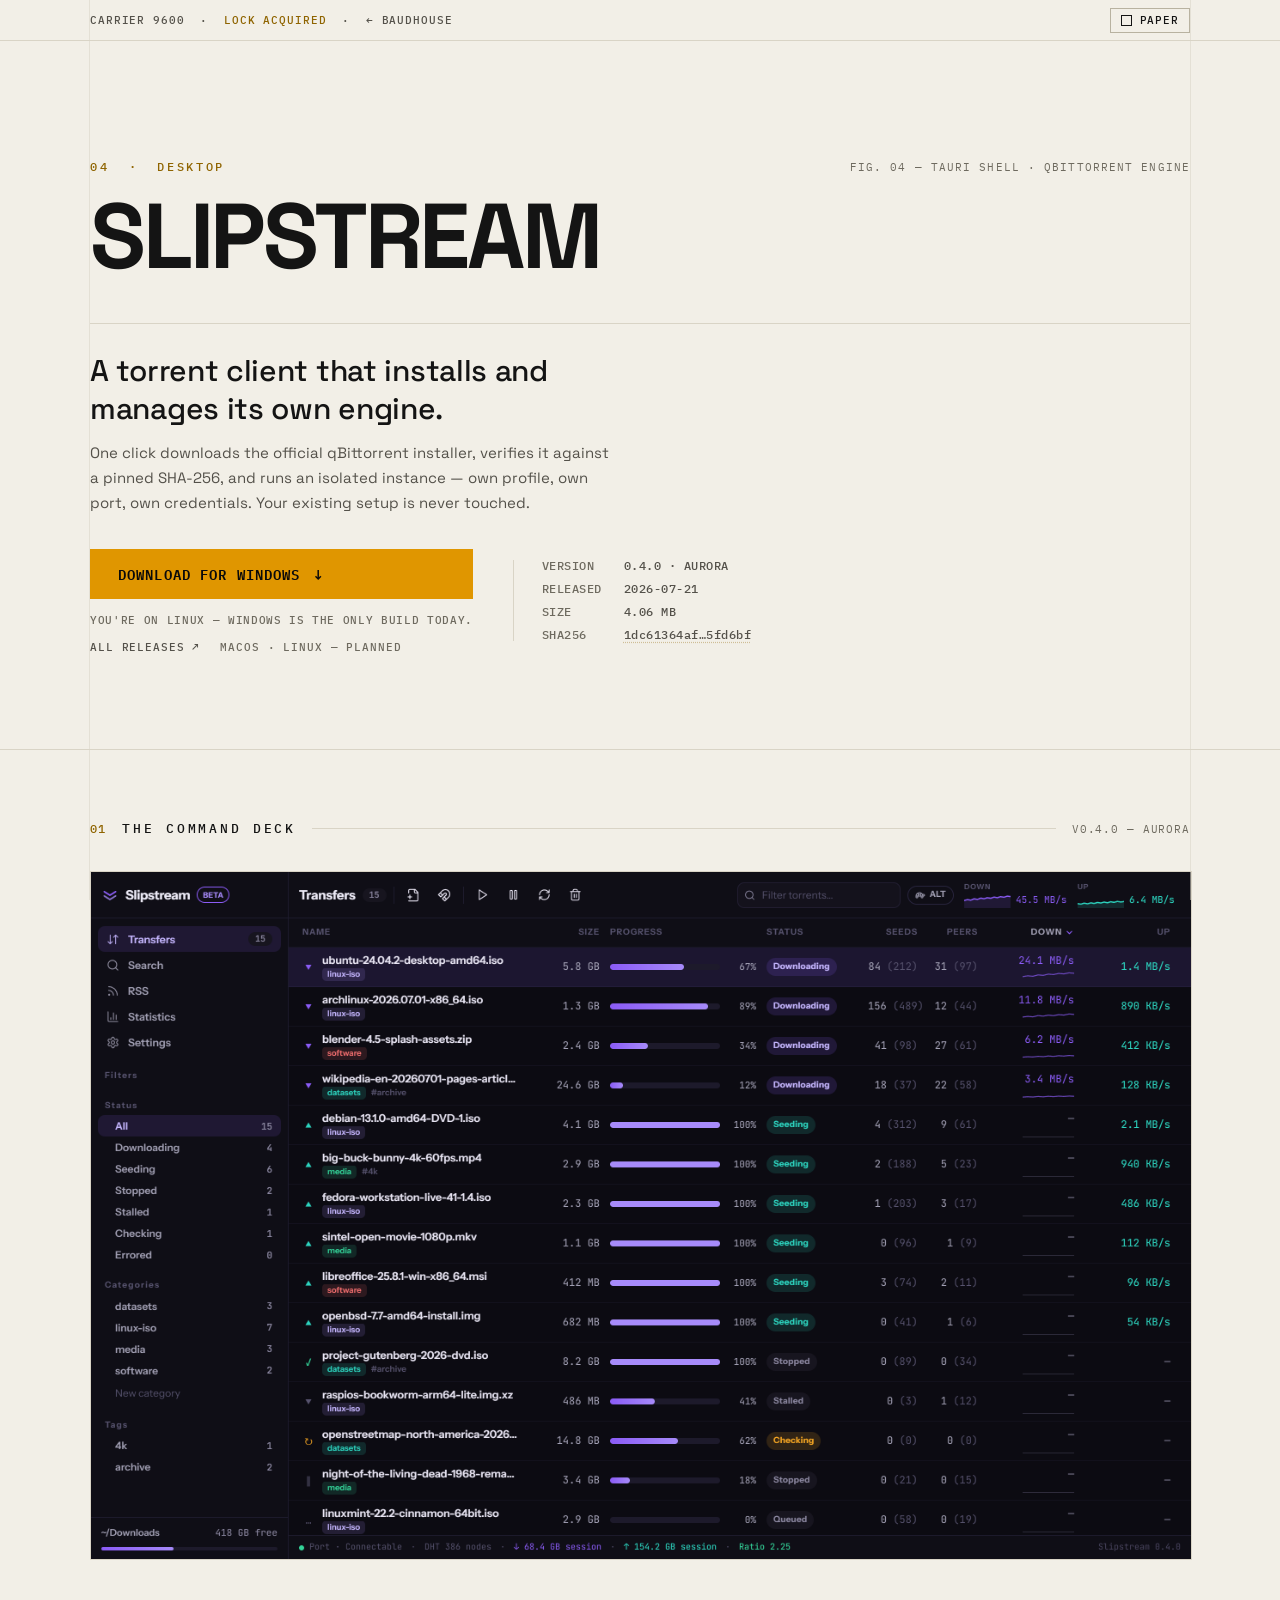
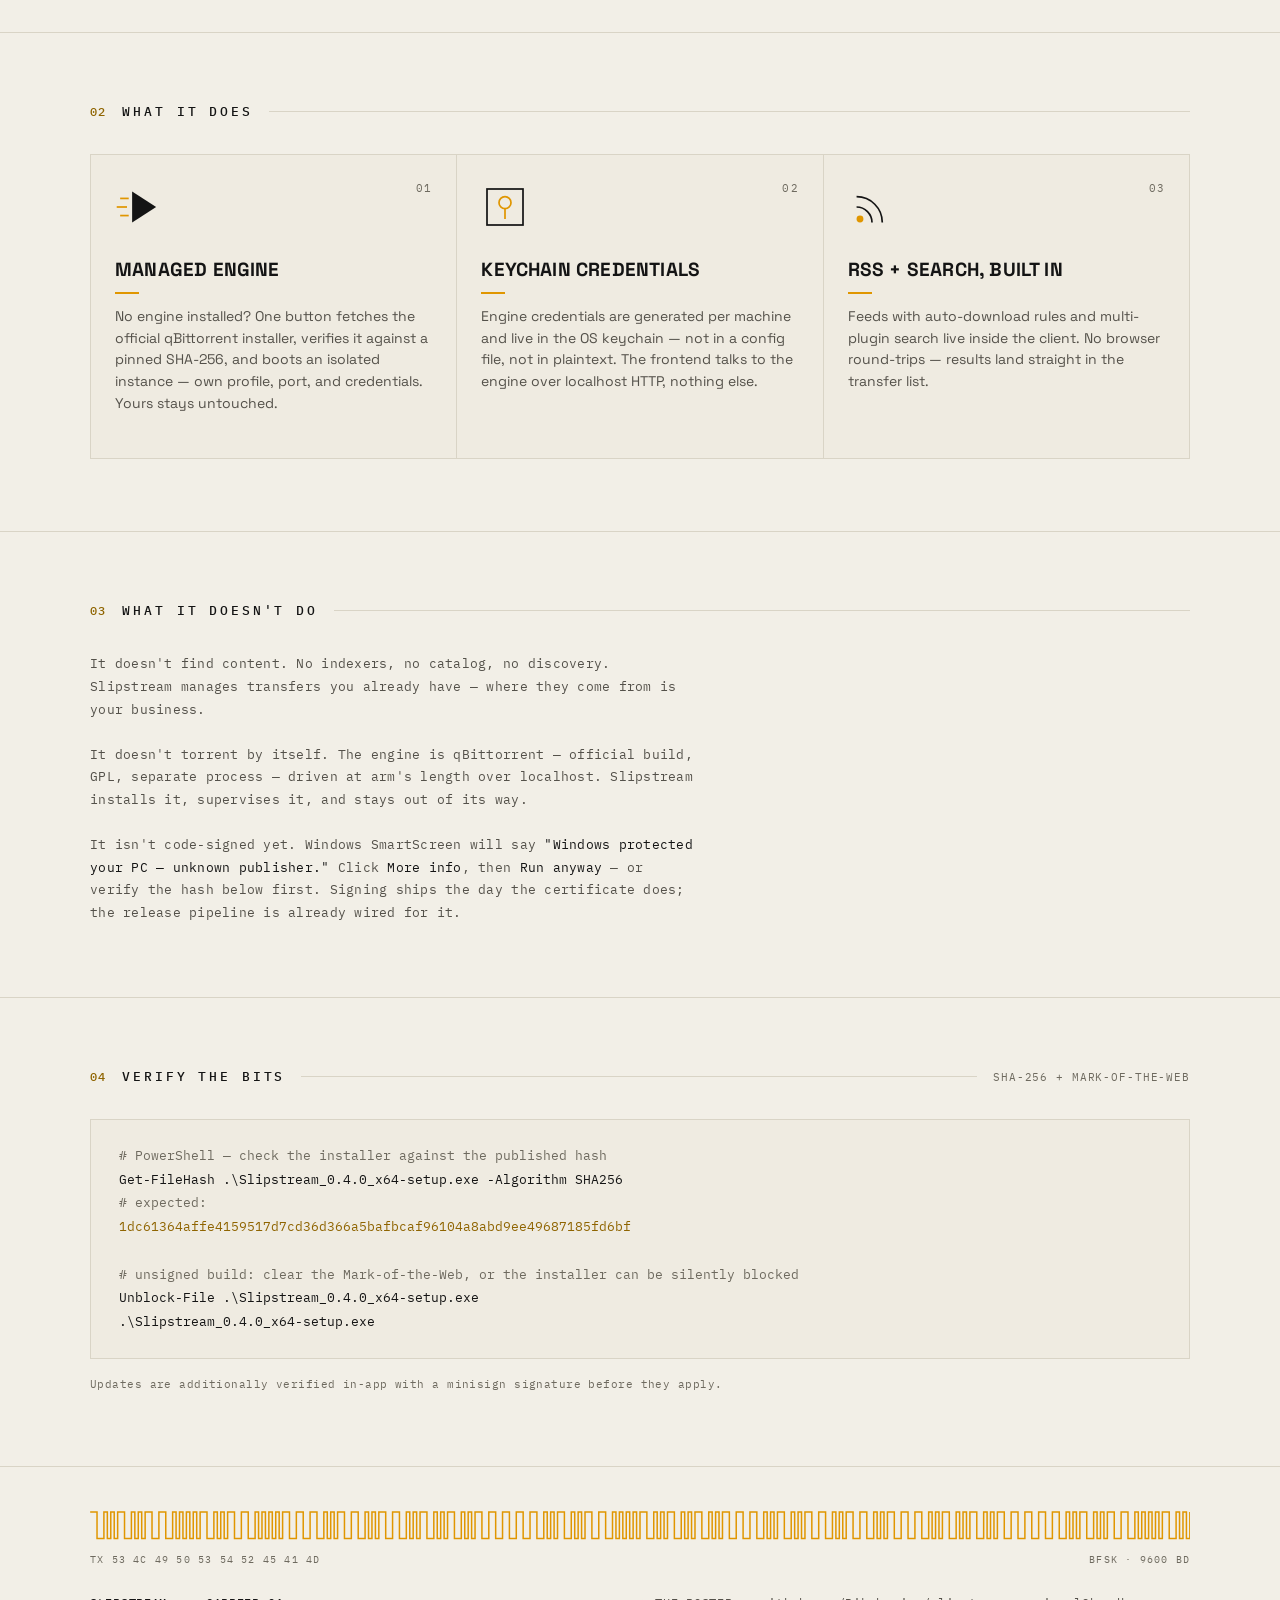
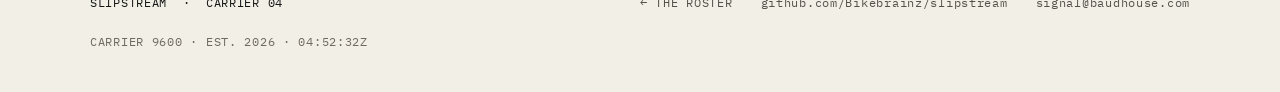
==== slipstream/index.html @ c9704c1c "Add project pages: Slipstream, Vantage, WiFi Sense - Ported all three from design-canvas exports to " ====
<!DOCTYPE html>
<html lang="en">
<head>
<meta charset="utf-8">
<meta name="viewport" content="width=device-width, initial-scale=1">
<title>SLIPSTREAM — a torrent client that installs its own engine</title>
<meta name="description" content="A torrent client that installs and manages its own qBittorrent engine — verified against a pinned SHA-256, isolated profile, credentials in the OS keychain.">
<link rel="canonical" href="https://baudhouse.com/slipstream/">
<meta property="og:title" content="SLIPSTREAM — a torrent client that installs its own engine">
<meta property="og:description" content="Managed engine, keychain credentials, RSS and search built in. Tauri + Rust.">
<meta property="og:type" content="website">
<meta property="og:url" content="https://baudhouse.com/slipstream/">
<meta property="og:image" content="https://baudhouse.com/slipstream/assets/aurora-full.png">
<meta name="twitter:card" content="summary_large_image">
<meta name="theme-color" content="#0A0A0A" media="(prefers-color-scheme: dark)">
<meta name="theme-color" content="#F2EFE7" media="(prefers-color-scheme: light)">
<link rel="icon" href="data:image/svg+xml,%3Csvg xmlns='http://www.w3.org/2000/svg' viewBox='0 0 64 64'%3E%3Crect width='64' height='64' fill='%230A0A0A'/%3E%3Cpath d='M24 14 L52 32 L24 50 Z' fill='%23FFB000'/%3E%3C/svg%3E">
<script>try{var t=localStorage.getItem('bh-theme');if(!t)t=window.matchMedia('(prefers-color-scheme: dark)').matches?'dark':'light';document.documentElement.dataset.theme=t;}catch(e){document.documentElement.dataset.theme='dark';}</script>
<link rel="preconnect" href="https://fonts.googleapis.com">
<link rel="preconnect" href="https://fonts.gstatic.com" crossorigin>
<link href="https://fonts.googleapis.com/css2?family=Space+Grotesk:wght@400;500;700&family=IBM+Plex+Mono:wght@400;500;600&display=swap" rel="stylesheet">
<link rel="stylesheet" href="../styles.css">
</head>
<body>

<div class="page">
<div class="warmth" aria-hidden="true"></div>
<div class="margins" aria-hidden="true"></div>

<header class="topbar">
  <div class="shell topbar-in">
    <p class="carrier-line">CARRIER 9600&nbsp;&nbsp;·&nbsp;&nbsp;<span id="lock-text">LOCK ACQUIRED</span><span class="est">&nbsp;&nbsp;·&nbsp;&nbsp;<a class="backlink" href="/">← BAUDHOUSE</a></span></p>
    <button id="theme-toggle" type="button" aria-label="Toggle color scheme"><span id="mode-swatch" aria-hidden="true"></span><span id="mode-label">DARK</span></button>
  </div>
</header>

<!-- HERO -->
<section class="hero" aria-label="Slipstream">
  <div class="shell hero-in">
    <div class="hero-top">
      <p class="kicker">04&nbsp;&nbsp;·&nbsp;&nbsp;DESKTOP</p>
      <p class="fig on est" aria-hidden="true">FIG. 04 — TAURI SHELL · QBITTORRENT ENGINE</p>
    </div>
    <h1 style="font-size:clamp(40px,7.2vw,92px);margin-bottom:clamp(24px,4vw,44px)">SLIPSTREAM</h1>
    <div class="hero-foot">
      <div class="thesis">
        <p class="thesis-line">A torrent client that installs and manages its own engine.</p>
        <p class="thesis-body">One click downloads the official qBittorrent installer, verifies it against a pinned SHA-256, and runs an isolated instance — own profile, own port, own credentials. Your existing setup is never touched.</p>
      </div>
      <div class="hero-actions">
        <div class="dl-col">
          <a class="btn-dl" href="https://github.com/Bikebrainz/slipstream/releases/latest/download/Slipstream_0.4.0_x64-setup.exe">DOWNLOAD FOR WINDOWS<span aria-hidden="true">↓</span></a>
          <p class="os-note" id="os-note"></p>
          <div class="dl-row">
            <a href="https://github.com/Bikebrainz/slipstream/releases">ALL RELEASES ↗</a>
            <span>MACOS · LINUX — PLANNED</span>
          </div>
        </div>
        <dl class="meta">
          <dt>VERSION</dt><dd>0.4.0 · AURORA</dd>
          <dt>RELEASED</dt><dd>2026-07-21</dd>
          <dt>SIZE</dt><dd>4.06 MB</dd>
          <dt>SHA256</dt><dd><button type="button" class="sha-btn" id="sha-copy" title="Click to copy the full hash" data-sha="1dc61364affe4159517d7cd36d366a5bafbcaf96104a8abd9ee49687185fd6bf"></button></dd>
        </dl>
      </div>
    </div>
  </div>
</section>

<!-- 01 · PROOF -->
<section class="band" aria-labelledby="proof-h">
  <div class="shell">
    <div class="band-head">
      <span class="band-no" aria-hidden="true">01</span>
      <h2 id="proof-h">THE COMMAND DECK</h2>
      <span class="band-rule" aria-hidden="true"></span>
      <span class="band-count">V0.4.0 — AURORA</span>
    </div>
    <img class="proof" src="assets/aurora-full.png" alt="Slipstream Aurora UI — the Transfers view at full window: sidebar filters, live throughput sparklines, fifteen torrents in a dense table, status bar">
  </div>
</section>

<!-- 02 · DOES -->
<section class="band" aria-labelledby="does-h">
  <div class="shell">
    <div class="band-head">
      <span class="band-no" aria-hidden="true">02</span>
      <h2 id="does-h">WHAT IT DOES</h2>
      <span class="band-rule" aria-hidden="true"></span>
    </div>
    <div class="grid">
      <article class="card card-slip">
        <div class="card-top">
          <svg viewBox="0 0 56 56" width="48" height="48" aria-hidden="true">
            <path d="M20 10 L48 28 L20 46 Z" fill="var(--ink)"></path>
            <g class="g-anim"><line x1="6" y1="18" x2="16" y2="18" stroke="var(--amber)" stroke-width="2"></line><line x1="2" y1="28" x2="14" y2="28" stroke="var(--amber)" stroke-width="2"></line><line x1="6" y1="38" x2="16" y2="38" stroke="var(--amber)" stroke-width="2"></line></g>
          </svg>
          <span class="card-no" aria-hidden="true">01</span>
        </div>
        <h3>MANAGED ENGINE</h3>
        <span class="ext" aria-hidden="true"></span>
        <p>No engine installed? One button fetches the official qBittorrent installer, verifies it against a pinned SHA-256, and boots an isolated instance — own profile, port, and credentials. Yours stays untouched.</p>
      </article>
      <article class="card card-null">
        <div class="card-top">
          <svg viewBox="0 0 56 56" width="48" height="48" aria-hidden="true">
            <rect x="7" y="7" width="42" height="42" fill="none" stroke="var(--ink)" stroke-width="2"></rect>
            <circle cx="28" cy="23" r="7" fill="none" stroke="var(--amber)" stroke-width="2"></circle>
            <line class="g-anim g-origin" x1="28" y1="30" x2="28" y2="42" stroke="var(--amber)" stroke-width="2"></line>
          </svg>
          <span class="card-no" aria-hidden="true">02</span>
        </div>
        <h3>KEYCHAIN CREDENTIALS</h3>
        <span class="ext" aria-hidden="true"></span>
        <p>Engine credentials are generated per machine and live in the OS keychain — not in a config file, not in plaintext. The frontend talks to the engine over localhost HTTP, nothing else.</p>
      </article>
      <article class="card card-em">
        <div class="card-top">
          <svg viewBox="0 0 56 56" width="48" height="48" aria-hidden="true">
            <circle cx="14" cy="42" r="4" fill="var(--amber)"></circle>
            <path class="g-anim" d="M10 28 A18 18 0 0 1 28 46" fill="none" stroke="var(--ink)" stroke-width="2"></path>
            <path class="g-anim" d="M10 16 A30 30 0 0 1 40 46" fill="none" stroke="var(--ink)" stroke-width="2"></path>
          </svg>
          <span class="card-no" aria-hidden="true">03</span>
        </div>
        <h3>RSS + SEARCH, BUILT IN</h3>
        <span class="ext" aria-hidden="true"></span>
        <p>Feeds with auto-download rules and multi-plugin search live inside the client. No browser round-trips — results land straight in the transfer list.</p>
      </article>
    </div>
  </div>
</section>

<!-- 03 · DOESN'T -->
<section class="band" aria-labelledby="doesnt-h">
  <div class="shell">
    <div class="band-head">
      <span class="band-no" aria-hidden="true">03</span>
      <h2 id="doesnt-h">WHAT IT DOESN'T DO</h2>
      <span class="band-rule" aria-hidden="true"></span>
    </div>
    <div class="doesnt">
      <p>It doesn't find content. No indexers, no catalog, no discovery. Slipstream manages transfers you already have — where they come from is your business.</p>
      <p>It doesn't torrent by itself. The engine is qBittorrent — official build, GPL, separate process — driven at arm's length over localhost. Slipstream installs it, supervises it, and stays out of its way.</p>
      <p>It isn't code-signed yet. Windows SmartScreen will say <strong>"Windows protected your PC — unknown publisher."</strong> Click <strong>More info</strong>, then <strong>Run anyway</strong> — or verify the hash below first. Signing ships the day the certificate does; the release pipeline is already wired for it.</p>
    </div>
  </div>
</section>

<!-- 04 · VERIFY -->
<section class="band" aria-labelledby="verify-h">
  <div class="shell">
    <div class="band-head">
      <span class="band-no" aria-hidden="true">04</span>
      <h2 id="verify-h">VERIFY THE BITS</h2>
      <span class="band-rule" aria-hidden="true"></span>
      <span class="band-count">SHA-256 + MARK-OF-THE-WEB</span>
    </div>
<pre class="verify"><span class="c"># PowerShell — check the installer against the published hash</span>
Get-FileHash .\Slipstream_0.4.0_x64-setup.exe -Algorithm SHA256
<span class="c"># expected:</span>
<span class="h">1dc61364affe4159517d7cd36d366a5bafbcaf96104a8abd9ee49687185fd6bf</span>

<span class="c"># unsigned build: clear the Mark-of-the-Web, or the installer can be silently blocked</span>
Unblock-File .\Slipstream_0.4.0_x64-setup.exe
.\Slipstream_0.4.0_x64-setup.exe</pre>
    <p class="note">Updates are additionally verified in-app with a minisign signature before they apply.</p>
  </div>
</section>

<!-- FOOTER -->
<footer>
  <div class="shell wave-wrap">
    <svg id="wave" viewBox="0 0 1080 36" preserveAspectRatio="xMidYMid meet" aria-hidden="true">
      <path d="M0 18 H1080" fill="none" stroke="var(--amber)" stroke-width="1.5" vector-effect="non-scaling-stroke"></path>
    </svg>
    <div class="wave-caption">
      <span>TX 53 4C 49 50 53 54 52 45 41 4D</span>
      <span>BFSK&nbsp;·&nbsp;9600 BD</span>
    </div>
  </div>
  <div class="shell foot-in">
    <span class="foot-brand">SLIPSTREAM&nbsp;&nbsp;·&nbsp;&nbsp;CARRIER 04</span>
    <span class="foot-links">
      <a href="/">← THE ROSTER</a>
      <a href="https://github.com/Bikebrainz/slipstream">github.com/Bikebrainz/slipstream</a>
      <a href="mailto:signal@baudhouse.com">signal@baudhouse.com</a>
    </span>
    <span class="foot-meta">CARRIER 9600&nbsp;·&nbsp;EST. 2026&nbsp;·&nbsp;<span id="utc"></span></span>
  </div>
</footer>

</div>
<script>window.BH_WORD='SLIPSTREAM';</script>
<script src="../child.js"></script>
</body>
</html>
---- styles.css ----
/* BAUDHOUSE — Bauhaus at 9600 baud */

:root{
  --bg:#0A0A0A; --ink:#E8E8E8; --dim:#9E9E9E; --faint:#8C8C8C;
  --rule:#262626; --rule-strong:#3D3D3D; --card:#0F0F0F;
  --amber:#FFB000; --amber-ink:#FFB000; --amber-dim:rgba(255,176,0,.32);
  --disp:'Space Grotesk',sans-serif; --mono:'IBM Plex Mono',monospace;
}
:root[data-theme="light"]{
  --bg:#F2EFE7; --ink:#141414; --dim:#54514A; --faint:#6E6A5F;
  --rule:#D9D4C6; --rule-strong:#B8B2A0; --card:#EFEBE1;
  --amber:#E09600; --amber-ink:#8F6400; --amber-dim:rgba(143,100,0,.35);
}

html{background:var(--bg);scrollbar-color:var(--rule-strong) transparent;scrollbar-width:thin}
body{margin:0;background:var(--bg);color:var(--ink);font-family:var(--disp);-webkit-font-smoothing:antialiased;text-rendering:optimizeLegibility;transition:background 150ms ease,color 150ms ease}
a{color:var(--ink);text-decoration-color:var(--amber-dim);text-underline-offset:3px}
a:hover{color:var(--amber-ink);text-decoration-color:var(--amber-ink)}
:focus-visible{outline:2px solid var(--amber);outline-offset:3px}
::selection{background:var(--amber);color:#0A0A0A}
::-webkit-scrollbar{width:10px;background:var(--bg)}
::-webkit-scrollbar-thumb{background:var(--rule-strong);border:2px solid var(--bg)}
::-webkit-scrollbar-thumb:hover{background:var(--amber)}

.page{min-height:100vh}
.shell{max-width:1100px;margin:0 auto;padding-left:24px;padding-right:24px}

.warmth{position:fixed;inset:0;pointer-events:none;z-index:50;background:none}
:root:not([data-theme="light"]) .warmth{background:radial-gradient(ellipse 70% 45% at 50% 0%, rgba(255,176,0,.055), transparent 65%)}
.margins{position:fixed;inset:0;pointer-events:none;max-width:1100px;margin:0 auto;border-left:1px solid var(--rule);border-right:1px solid var(--rule);opacity:.55}

/* skip link */
.skip{position:fixed;top:-56px;left:16px;z-index:100;font:500 12px/1 var(--mono);letter-spacing:.1em;background:var(--bg);color:var(--ink);border:1px solid var(--amber);padding:10px 14px;text-decoration:none;transition:top 150ms ease}
.skip:focus-visible{top:12px}

/* top bar */
.topbar{border-bottom:1px solid var(--rule)}
.topbar-in{height:40px;display:flex;align-items:center;justify-content:space-between;gap:16px}
.carrier-line{margin:0;font:500 11px/1 var(--mono);letter-spacing:.08em;color:var(--dim);white-space:nowrap;overflow:hidden}
#lock-text{color:var(--amber-ink)}
#lock-text.lock-pending{color:var(--faint)}
#theme-toggle{font:500 11px/1 var(--mono);letter-spacing:.08em;background:none;border:1px solid var(--rule-strong);color:var(--ink);padding:6px 10px;cursor:pointer;display:flex;align-items:center;gap:8px}
#theme-toggle:hover{border-color:var(--amber);color:var(--amber-ink)}
#mode-swatch{width:9px;height:9px;background:#0A0A0A;border:1px solid var(--ink);display:block}
:root[data-theme="light"] #mode-swatch{background:#F2EFE7}

/* hero */
.hero{border-bottom:1px solid var(--rule)}
.hero-in{padding-top:clamp(56px,10vw,120px);padding-bottom:clamp(48px,8vw,96px)}
.hero-top{display:flex;justify-content:space-between;align-items:baseline;gap:24px;margin:0 0 20px}
.kicker{margin:0;font:500 12px/1 var(--mono);letter-spacing:.22em;color:var(--amber-ink)}
.fig{margin:0;font:400 11px/1 var(--mono);letter-spacing:.1em;color:var(--faint);opacity:0;transition:opacity 400ms ease;white-space:nowrap}
.fig.on{opacity:1}
h1{margin:0 0 clamp(28px,5vw,56px);font:700 clamp(44px,13.5vw,176px)/0.94 var(--disp);letter-spacing:-0.035em;color:var(--ink)}
#wordmark{display:block;white-space:nowrap}
.omark{height:.72em;width:auto;display:inline-block;vertical-align:baseline;transform:translateY(.015em);margin:0 .01em}
.hero-foot{display:flex;flex-wrap:wrap;align-items:flex-end;justify-content:space-between;gap:32px 64px;border-top:1px solid var(--rule);padding-top:28px}
.thesis{max-width:520px}
.thesis-line{margin:0 0 14px;font:500 clamp(22px,3vw,30px)/1.25 var(--disp);letter-spacing:-0.01em}
.thesis-body{margin:0;font:400 15px/1.65 var(--disp);color:var(--dim);text-wrap:pretty}
.hero-nav{display:flex;gap:28px;font:500 13px/1 var(--mono);letter-spacing:.06em}
.hero-nav a{color:var(--ink);text-decoration:none;border-bottom:1px solid var(--amber);padding-bottom:6px}
.hero-nav a:hover{color:var(--amber-ink)}

/* section bands */
.band{border-bottom:1px solid var(--rule)}
.band .shell{padding-top:clamp(40px,6vw,72px);padding-bottom:clamp(40px,6vw,72px)}
.band-head{display:flex;align-items:baseline;gap:16px;margin-bottom:36px}
.band-no{font:500 12px/1 var(--mono);color:var(--amber-ink);letter-spacing:.1em}
.band-head h2{margin:0;font:500 13px/1 var(--mono);letter-spacing:.22em;color:var(--ink)}
.band-rule{flex:1;height:1px;background:var(--rule);align-self:center}
.band-count{font:400 11px/1 var(--mono);color:var(--faint);letter-spacing:.08em}

/* roster grid */
.grid{display:grid;grid-template-columns:repeat(auto-fit,minmax(min(300px,100%),1fr));gap:1px;background:var(--rule);border:1px solid var(--rule)}
.card{position:relative;background:var(--card);padding:28px 24px 24px;display:flex;flex-direction:column;min-height:236px}
.card-link{color:inherit;text-decoration:none}
.card-link::after{content:"";position:absolute;inset:0}
.card-link .lnk{color:var(--faint);font-weight:500;transition:color 150ms ease}
.card:hover .lnk,.card:focus-within .lnk{color:var(--amber-ink)}
.card:focus-within{outline:2px solid var(--amber);outline-offset:-1px}
.card:focus-within .ext{width:100%}
.card-top{display:flex;justify-content:space-between;align-items:flex-start;margin-bottom:28px}
.card-top svg{display:block}
.card-no{font:400 11px/1 var(--mono);color:var(--faint);letter-spacing:.1em}
.card h3{margin:0 0 2px;font:700 19px/1.2 var(--disp);letter-spacing:.01em}
.ext{display:block;height:2px;background:var(--amber);margin:8px 0 12px;transition:width 150ms ease;width:24px}
.card:hover .ext{width:100%}
.card p{margin:0 0 20px;font:400 14px/1.55 var(--disp);color:var(--dim);text-wrap:pretty}
.card-foot{margin-top:auto;display:flex;justify-content:space-between;align-items:center;font:500 11px/1 var(--mono);letter-spacing:.1em}
.tag{color:var(--amber-ink);border:1px solid var(--amber-dim);padding:4px 8px}
.status{display:flex;align-items:center;gap:8px;color:var(--faint)}
.bars{display:flex;align-items:flex-end;gap:2px;height:10px}
.bars span{width:3px;background:var(--amber)}
.bars .b1{height:4px}
.bars .b2{height:7px}
.bars .b3{height:10px}
.bars .off{background:var(--rule-strong)}

/* glyph hover animations */
.g-anim{transition:transform 150ms ease}
.g-origin{transform-origin:28px 28px}
.card-six:hover .g-anim,.card-six:focus-within .g-anim{transform:rotate(45deg)}
.card-diff:hover .g-anim,.card-diff:focus-within .g-anim{transform:translate(-8px,-8px)}
.card-null:hover .g-anim,.card-null:focus-within .g-anim{transform:rotate(90deg)}
.card-slip:hover .g-anim,.card-slip:focus-within .g-anim{transform:translateX(-5px)}
.card-wraith:hover .g-anim,.card-wraith:focus-within .g-anim{transform:translate(-12px,-12px)}
.card-em:hover .g-anim,.card-em:focus-within .g-anim{transform:translateX(8px)}
.card-van:hover .g-anim,.card-van:focus-within .g-anim{transform:rotate(45deg)}
.card-wifi:hover .g-anim,.card-wifi:focus-within .g-anim{transform:translate(-6px,6px)}
.card-sun:hover .g-anim,.card-sun:focus-within .g-anim{transform:rotate(60deg)}

/* about */
.about{display:flex;flex-wrap:wrap;gap:40px 64px;align-items:flex-start}
.about-glyphs{display:flex;gap:28px;flex:none}
.about-glyph{display:flex;flex-direction:column;gap:12px;align-items:center}
.about-glyph svg{display:block}
.about-glyph span{font:400 10px/1 var(--mono);letter-spacing:.14em;color:var(--faint)}
.about-body{margin:0;max-width:560px;font:400 clamp(17px,2vw,20px)/1.6 var(--disp);text-wrap:pretty}
.oss{margin-top:clamp(40px,6vw,64px);border-top:1px solid var(--rule);padding-top:32px;display:flex;flex-wrap:wrap;gap:24px 64px;align-items:flex-end;justify-content:space-between}
.oss-statement{margin:0;font:700 clamp(26px,4.6vw,52px)/1.02 var(--disp);letter-spacing:-0.03em;text-wrap:balance}
.oss-dot{color:var(--amber)}
.oss-counter{margin:0;max-width:340px;font:400 13px/1.7 var(--mono);letter-spacing:.02em;color:var(--dim);text-wrap:pretty}
.oss-fact{color:var(--faint)}

/* footer */
.wave-wrap{padding-top:40px}
#wave{display:block;width:100%;height:auto}
.wave-caption{display:flex;justify-content:space-between;gap:16px;margin-top:12px;font:400 10px/1 var(--mono);letter-spacing:.12em;color:var(--faint)}
.foot-in{padding-top:28px;padding-bottom:40px;display:flex;flex-wrap:wrap;gap:20px 48px;align-items:baseline;justify-content:space-between;font:400 12px/1.6 var(--mono);letter-spacing:.06em;color:var(--dim)}
.foot-brand{color:var(--ink)}
.foot-links{display:flex;gap:28px;flex-wrap:wrap}
.foot-links a{color:var(--dim);text-decoration:none}
.foot-links a:hover{color:var(--amber-ink)}
.foot-meta{color:var(--faint)}

/* ---------- project (child) pages ---------- */
.backlink{color:var(--dim);text-decoration:none}
.backlink:hover{color:var(--amber-ink)}
.btn-dl{display:inline-flex;align-items:center;gap:14px;background:var(--amber);color:#0A0A0A;font:600 14px/1 var(--mono);letter-spacing:.08em;padding:18px 28px;text-decoration:none}
.btn-dl:hover{filter:brightness(1.08);color:#0A0A0A}
.dl-col{display:flex;flex-direction:column;gap:16px}
.dl-row{display:flex;gap:20px;flex-wrap:wrap;font:500 11px/1 var(--mono);letter-spacing:.08em}
.dl-row a{color:var(--dim);text-decoration:none}
.dl-row a:hover{color:var(--amber-ink)}
.dl-row span{color:var(--faint)}
.os-note{margin:0;font:500 11px/1 var(--mono);letter-spacing:.06em;color:var(--faint)}
.meta{border-left:1px solid var(--rule);padding-left:28px;display:grid;grid-template-columns:auto auto;gap:11px 22px;font:500 12px/1 var(--mono);letter-spacing:.04em;align-content:end}
.meta dt{color:var(--faint);margin:0}
.meta dd{color:var(--dim);margin:0}
.sha-btn{padding:0;background:none;border:none;font:500 12px/1 var(--mono);letter-spacing:.04em;color:var(--dim);cursor:pointer;text-decoration:underline dotted var(--amber-dim);text-underline-offset:3px;text-align:left}
.sha-btn:hover{color:var(--amber-ink)}
.hero-actions{display:flex;align-items:flex-end;gap:40px;flex-wrap:wrap}
.proof{display:block;width:100%;height:auto;border:1px solid var(--rule)}
.doesnt{display:grid;gap:22px;max-width:76ch;font:400 13px/1.75 var(--mono);letter-spacing:.02em;color:var(--dim)}
.doesnt p{margin:0;text-wrap:pretty}
.doesnt strong{color:var(--ink);font-weight:400}
.verify{margin:0;background:var(--card);border:1px solid var(--rule);padding:24px 28px;overflow-x:auto;font:400 12.5px/1.9 var(--mono);color:var(--ink)}
.verify .c{color:var(--faint)}
.verify .h{color:var(--amber-ink);word-break:break-all;white-space:pre-wrap}
.note{margin:16px 0 0;font:400 11px/1.7 var(--mono);letter-spacing:.04em;color:var(--faint)}
.feed-list{font:400 12px/2 var(--mono);letter-spacing:.06em;color:var(--dim)}
.pending{border:1px solid var(--rule);background:var(--card);padding:clamp(32px,6vw,64px) 24px;text-align:center;font:400 12px/1.9 var(--mono);letter-spacing:.08em;color:var(--faint)}
.pending strong{display:block;color:var(--dim);font-weight:500;margin-bottom:8px;letter-spacing:.14em}

@media (max-width:430px){ .est{display:none} }

@media (prefers-reduced-motion: reduce){
  *,*::before,*::after{transition-duration:0.01ms !important;animation-duration:0.01ms !important}
}
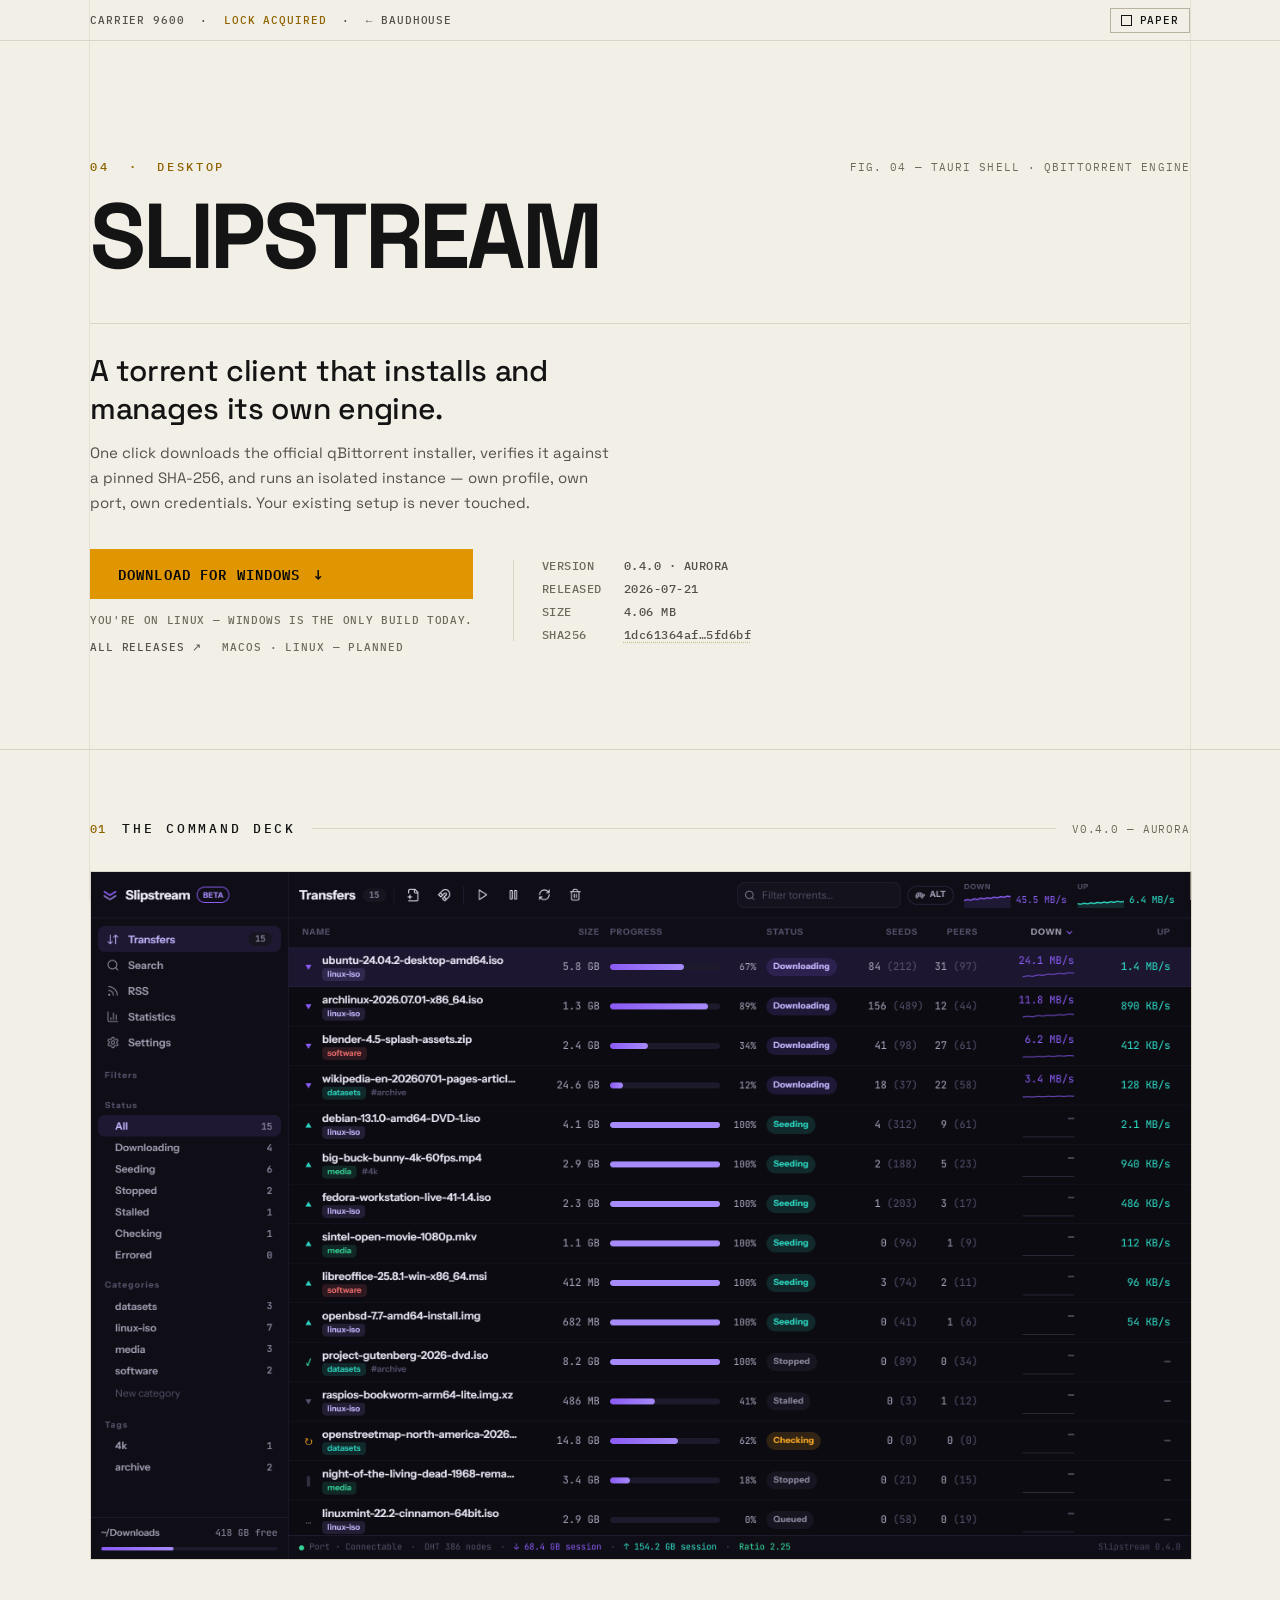
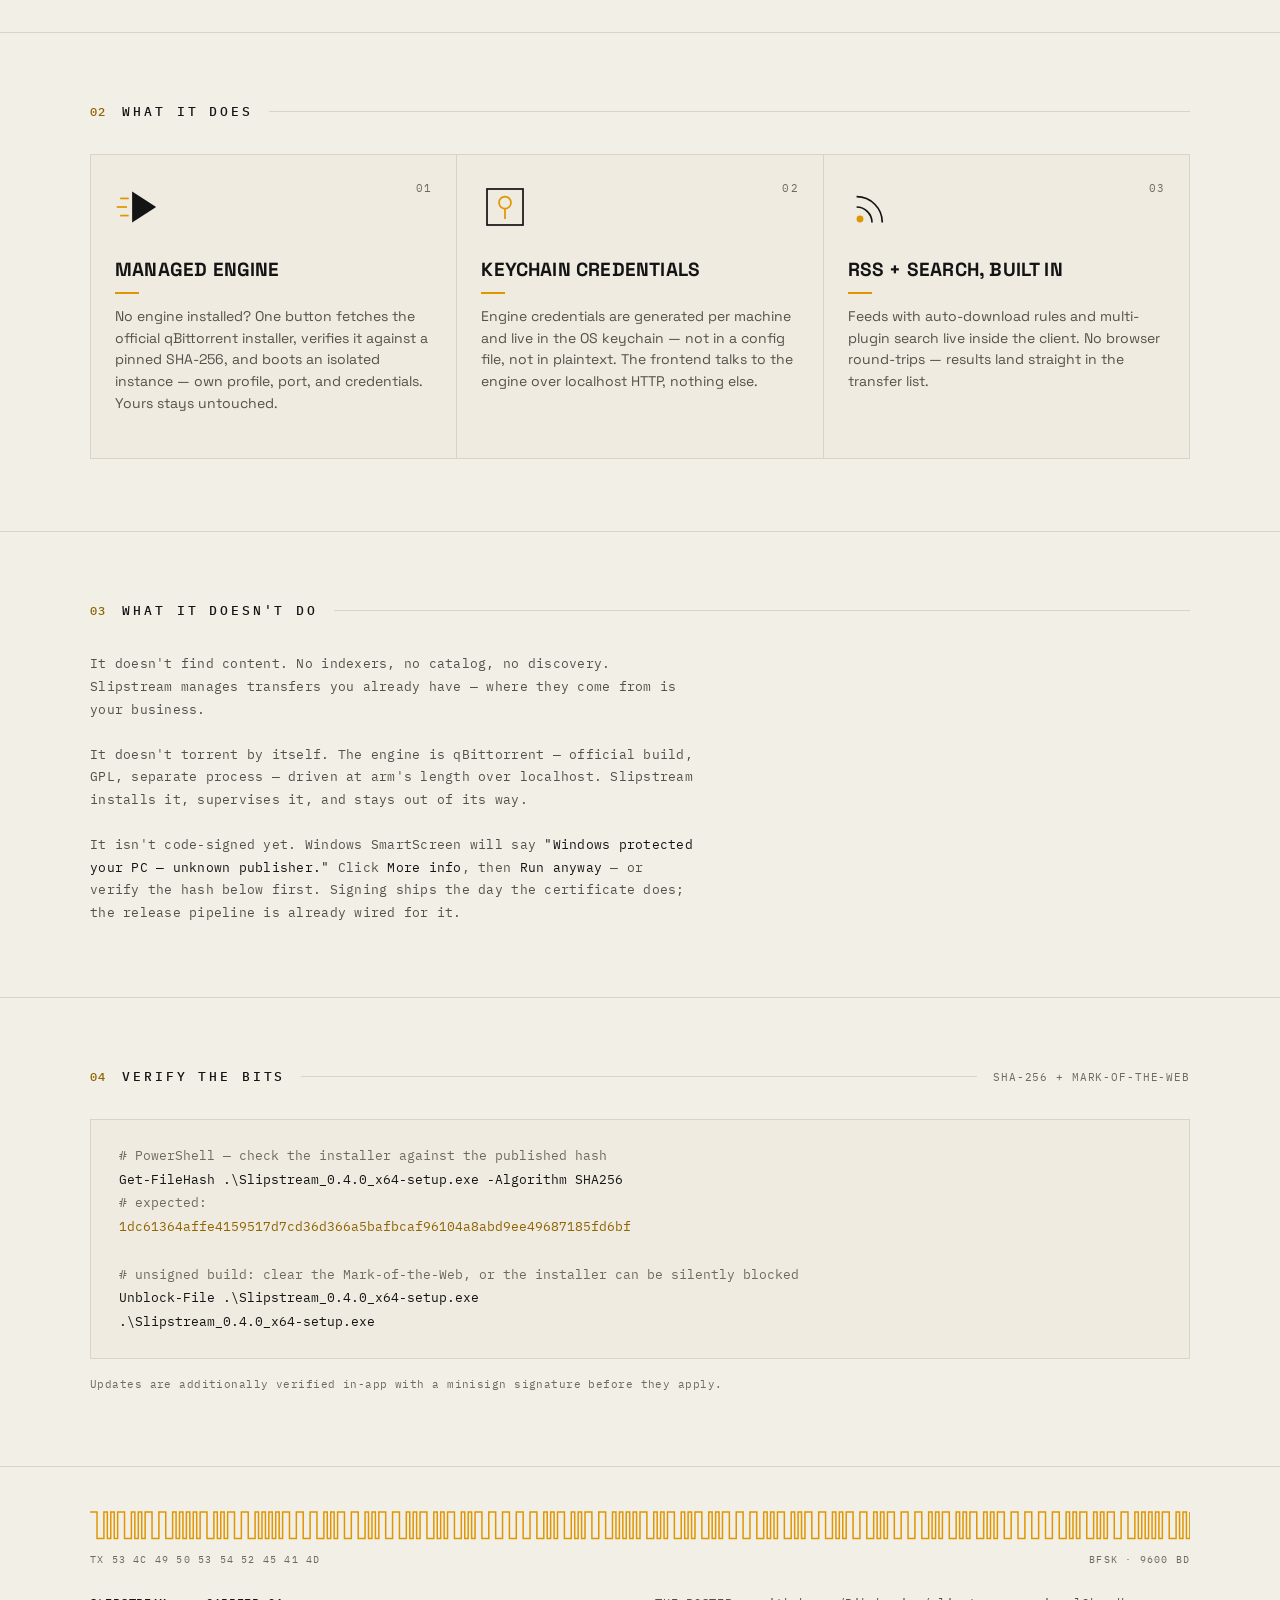
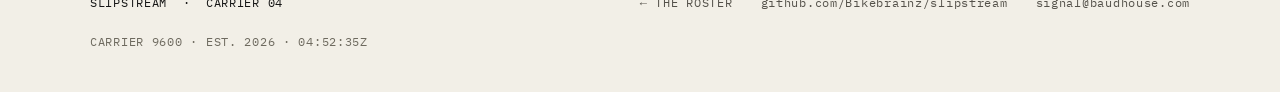
==== commit 6b257816: "Self-host Space Grotesk and IBM Plex Mono (OFL) Drops the last external dependency: no Google Fonts " ====
--- a/slipstream/index.html
+++ b/slipstream/index.html
@@ -16,9 +16,9 @@
 <meta name="theme-color" content="#F2EFE7" media="(prefers-color-scheme: light)">
 <link rel="icon" href="data:image/svg+xml,%3Csvg xmlns='http://www.w3.org/2000/svg' viewBox='0 0 64 64'%3E%3Crect width='64' height='64' fill='%230A0A0A'/%3E%3Cpath d='M24 14 L52 32 L24 50 Z' fill='%23FFB000'/%3E%3C/svg%3E">
 <script>try{var t=localStorage.getItem('bh-theme');if(!t)t=window.matchMedia('(prefers-color-scheme: dark)').matches?'dark':'light';document.documentElement.dataset.theme=t;}catch(e){document.documentElement.dataset.theme='dark';}</script>
-<link rel="preconnect" href="https://fonts.googleapis.com">
-<link rel="preconnect" href="https://fonts.gstatic.com" crossorigin>
-<link href="https://fonts.googleapis.com/css2?family=Space+Grotesk:wght@400;500;700&family=IBM+Plex+Mono:wght@400;500;600&display=swap" rel="stylesheet">
+
+<link rel="preload" href="../fonts/space-grotesk-700-latin.woff2" as="font" type="font/woff2" crossorigin>
+<link rel="preload" href="../fonts/ibm-plex-mono-500-latin.woff2" as="font" type="font/woff2" crossorigin>
 <link rel="stylesheet" href="../styles.css">
 </head>
 <body>
--- a/styles.css
+++ b/styles.css
@@ -1,3 +1,18 @@
+/* BAUDHOUSE — self-hosted fonts (OFL). No external requests.
+   url() resolves relative to this stylesheet, so one path serves every page. */
+@font-face{font-family:'IBM Plex Mono';font-style:normal;font-weight:400;font-display:swap;src:url(fonts/ibm-plex-mono-400-latin-ext.woff2) format('woff2');unicode-range:U+0100-02BA, U+02BD-02C5, U+02C7-02CC, U+02CE-02D7, U+02DD-02FF, U+0304, U+0308, U+0329, U+1D00-1DBF, U+1E00-1E9F, U+1EF2-1EFF, U+2020, U+20A0-20AB, U+20AD-20C0, U+2113, U+2C60-2C7F, U+A720-A7FF}
+@font-face{font-family:'IBM Plex Mono';font-style:normal;font-weight:400;font-display:swap;src:url(fonts/ibm-plex-mono-400-latin.woff2) format('woff2');unicode-range:U+0000-00FF, U+0131, U+0152-0153, U+02BB-02BC, U+02C6, U+02DA, U+02DC, U+0304, U+0308, U+0329, U+2000-206F, U+20AC, U+2122, U+2191, U+2193, U+2212, U+2215, U+FEFF, U+FFFD}
+@font-face{font-family:'IBM Plex Mono';font-style:normal;font-weight:500;font-display:swap;src:url(fonts/ibm-plex-mono-500-latin-ext.woff2) format('woff2');unicode-range:U+0100-02BA, U+02BD-02C5, U+02C7-02CC, U+02CE-02D7, U+02DD-02FF, U+0304, U+0308, U+0329, U+1D00-1DBF, U+1E00-1E9F, U+1EF2-1EFF, U+2020, U+20A0-20AB, U+20AD-20C0, U+2113, U+2C60-2C7F, U+A720-A7FF}
+@font-face{font-family:'IBM Plex Mono';font-style:normal;font-weight:500;font-display:swap;src:url(fonts/ibm-plex-mono-500-latin.woff2) format('woff2');unicode-range:U+0000-00FF, U+0131, U+0152-0153, U+02BB-02BC, U+02C6, U+02DA, U+02DC, U+0304, U+0308, U+0329, U+2000-206F, U+20AC, U+2122, U+2191, U+2193, U+2212, U+2215, U+FEFF, U+FFFD}
+@font-face{font-family:'IBM Plex Mono';font-style:normal;font-weight:600;font-display:swap;src:url(fonts/ibm-plex-mono-600-latin-ext.woff2) format('woff2');unicode-range:U+0100-02BA, U+02BD-02C5, U+02C7-02CC, U+02CE-02D7, U+02DD-02FF, U+0304, U+0308, U+0329, U+1D00-1DBF, U+1E00-1E9F, U+1EF2-1EFF, U+2020, U+20A0-20AB, U+20AD-20C0, U+2113, U+2C60-2C7F, U+A720-A7FF}
+@font-face{font-family:'IBM Plex Mono';font-style:normal;font-weight:600;font-display:swap;src:url(fonts/ibm-plex-mono-600-latin.woff2) format('woff2');unicode-range:U+0000-00FF, U+0131, U+0152-0153, U+02BB-02BC, U+02C6, U+02DA, U+02DC, U+0304, U+0308, U+0329, U+2000-206F, U+20AC, U+2122, U+2191, U+2193, U+2212, U+2215, U+FEFF, U+FFFD}
+@font-face{font-family:'Space Grotesk';font-style:normal;font-weight:400;font-display:swap;src:url(fonts/space-grotesk-400-latin-ext.woff2) format('woff2');unicode-range:U+0100-02BA, U+02BD-02C5, U+02C7-02CC, U+02CE-02D7, U+02DD-02FF, U+0304, U+0308, U+0329, U+1D00-1DBF, U+1E00-1E9F, U+1EF2-1EFF, U+2020, U+20A0-20AB, U+20AD-20C0, U+2113, U+2C60-2C7F, U+A720-A7FF}
+@font-face{font-family:'Space Grotesk';font-style:normal;font-weight:400;font-display:swap;src:url(fonts/space-grotesk-400-latin.woff2) format('woff2');unicode-range:U+0000-00FF, U+0131, U+0152-0153, U+02BB-02BC, U+02C6, U+02DA, U+02DC, U+0304, U+0308, U+0329, U+2000-206F, U+20AC, U+2122, U+2191, U+2193, U+2212, U+2215, U+FEFF, U+FFFD}
+@font-face{font-family:'Space Grotesk';font-style:normal;font-weight:500;font-display:swap;src:url(fonts/space-grotesk-500-latin-ext.woff2) format('woff2');unicode-range:U+0100-02BA, U+02BD-02C5, U+02C7-02CC, U+02CE-02D7, U+02DD-02FF, U+0304, U+0308, U+0329, U+1D00-1DBF, U+1E00-1E9F, U+1EF2-1EFF, U+2020, U+20A0-20AB, U+20AD-20C0, U+2113, U+2C60-2C7F, U+A720-A7FF}
+@font-face{font-family:'Space Grotesk';font-style:normal;font-weight:500;font-display:swap;src:url(fonts/space-grotesk-500-latin.woff2) format('woff2');unicode-range:U+0000-00FF, U+0131, U+0152-0153, U+02BB-02BC, U+02C6, U+02DA, U+02DC, U+0304, U+0308, U+0329, U+2000-206F, U+20AC, U+2122, U+2191, U+2193, U+2212, U+2215, U+FEFF, U+FFFD}
+@font-face{font-family:'Space Grotesk';font-style:normal;font-weight:700;font-display:swap;src:url(fonts/space-grotesk-700-latin-ext.woff2) format('woff2');unicode-range:U+0100-02BA, U+02BD-02C5, U+02C7-02CC, U+02CE-02D7, U+02DD-02FF, U+0304, U+0308, U+0329, U+1D00-1DBF, U+1E00-1E9F, U+1EF2-1EFF, U+2020, U+20A0-20AB, U+20AD-20C0, U+2113, U+2C60-2C7F, U+A720-A7FF}
+@font-face{font-family:'Space Grotesk';font-style:normal;font-weight:700;font-display:swap;src:url(fonts/space-grotesk-700-latin.woff2) format('woff2');unicode-range:U+0000-00FF, U+0131, U+0152-0153, U+02BB-02BC, U+02C6, U+02DA, U+02DC, U+0304, U+0308, U+0329, U+2000-206F, U+20AC, U+2122, U+2191, U+2193, U+2212, U+2215, U+FEFF, U+FFFD}
+
 /* BAUDHOUSE — Bauhaus at 9600 baud */
 
 :root{
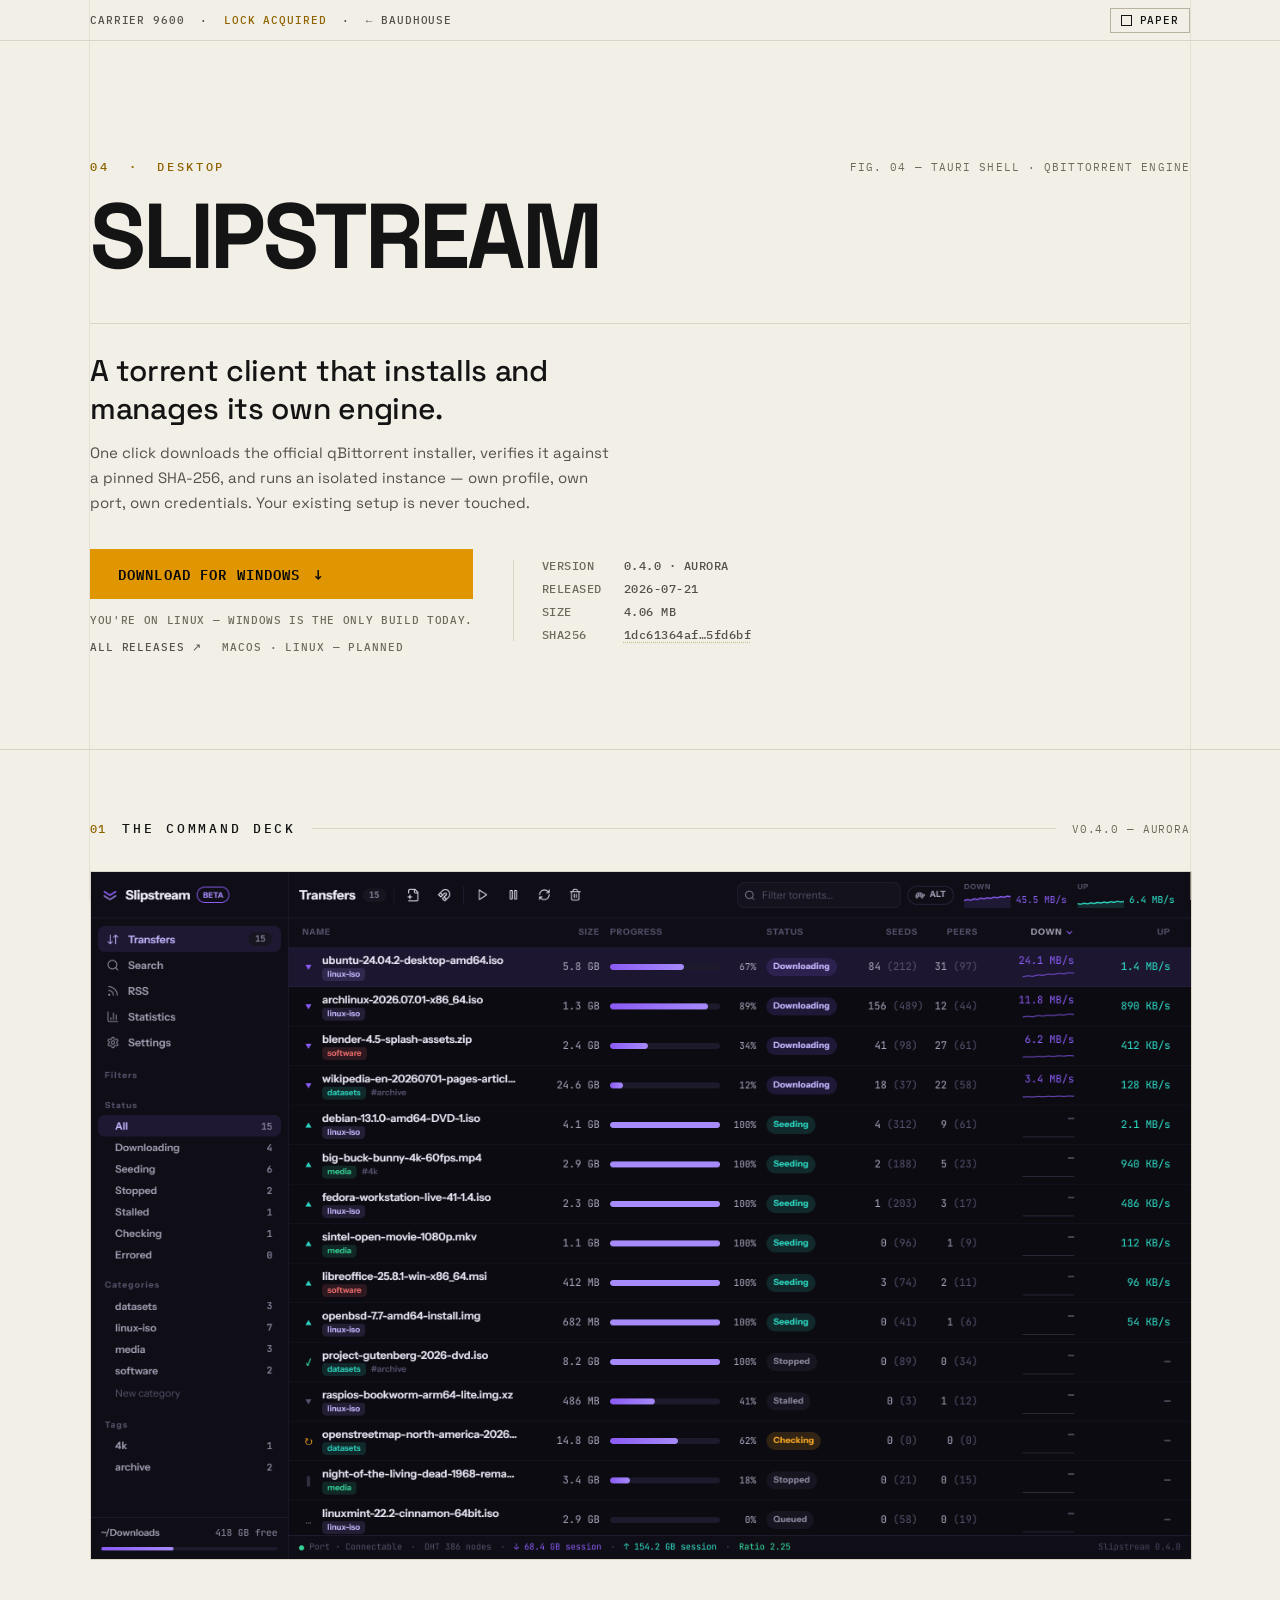
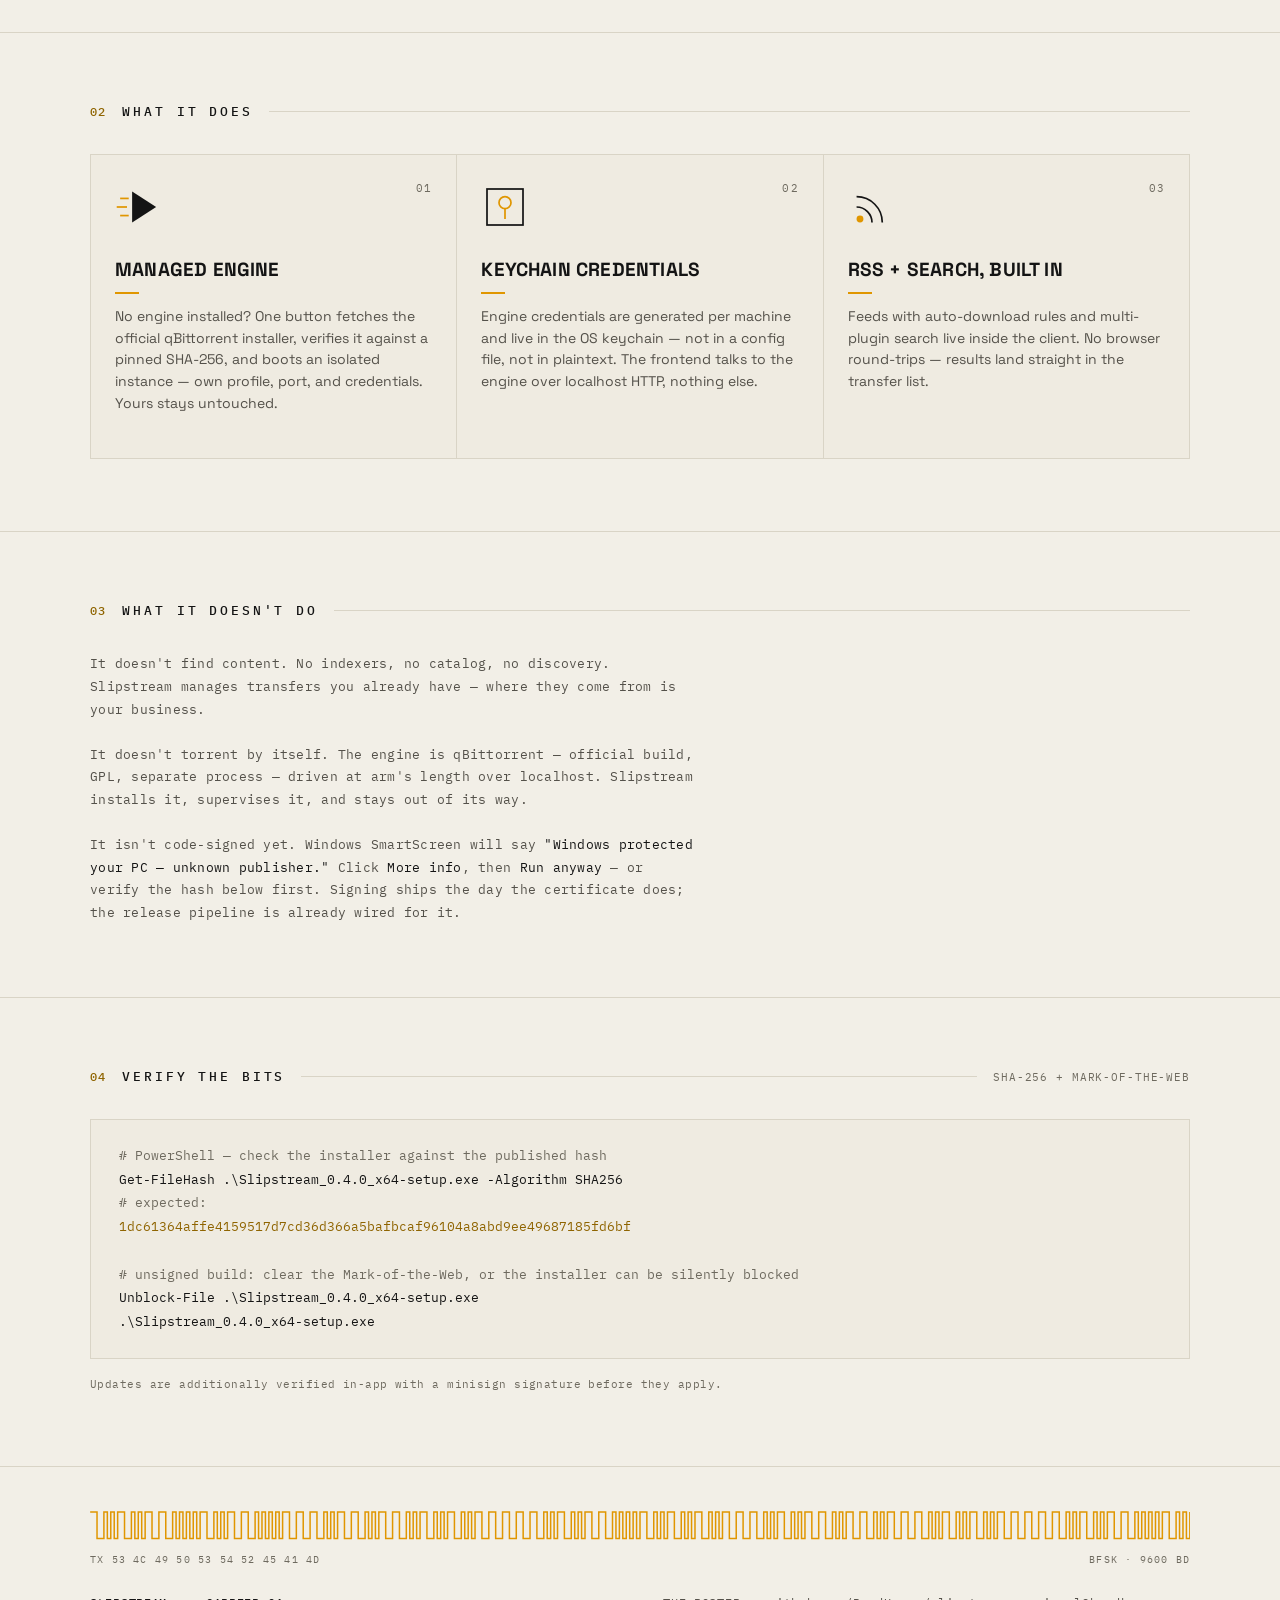
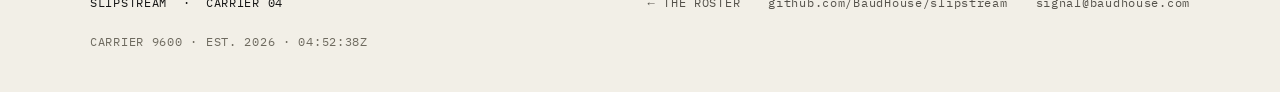
==== commit 88f14057: "Point Slipstream/Vantage/WiFi Sense links at the BaudHouse org" ====
--- a/slipstream/index.html
+++ b/slipstream/index.html
@@ -49,10 +49,10 @@
       </div>
       <div class="hero-actions">
         <div class="dl-col">
-          <a class="btn-dl" href="https://github.com/Bikebrainz/slipstream/releases/latest/download/Slipstream_0.4.0_x64-setup.exe">DOWNLOAD FOR WINDOWS<span aria-hidden="true">↓</span></a>
+          <a class="btn-dl" href="https://github.com/BaudHouse/slipstream/releases/latest/download/Slipstream_0.4.0_x64-setup.exe">DOWNLOAD FOR WINDOWS<span aria-hidden="true">↓</span></a>
           <p class="os-note" id="os-note"></p>
           <div class="dl-row">
-            <a href="https://github.com/Bikebrainz/slipstream/releases">ALL RELEASES ↗</a>
+            <a href="https://github.com/BaudHouse/slipstream/releases">ALL RELEASES ↗</a>
             <span>MACOS · LINUX — PLANNED</span>
           </div>
         </div>
@@ -183,7 +183,7 @@
     <span class="foot-brand">SLIPSTREAM&nbsp;&nbsp;·&nbsp;&nbsp;CARRIER 04</span>
     <span class="foot-links">
       <a href="/">← THE ROSTER</a>
-      <a href="https://github.com/Bikebrainz/slipstream">github.com/Bikebrainz/slipstream</a>
+      <a href="https://github.com/BaudHouse/slipstream">github.com/BaudHouse/slipstream</a>
       <a href="mailto:signal@baudhouse.com">signal@baudhouse.com</a>
     </span>
     <span class="foot-meta">CARRIER 9600&nbsp;·&nbsp;EST. 2026&nbsp;·&nbsp;<span id="utc"></span></span>
